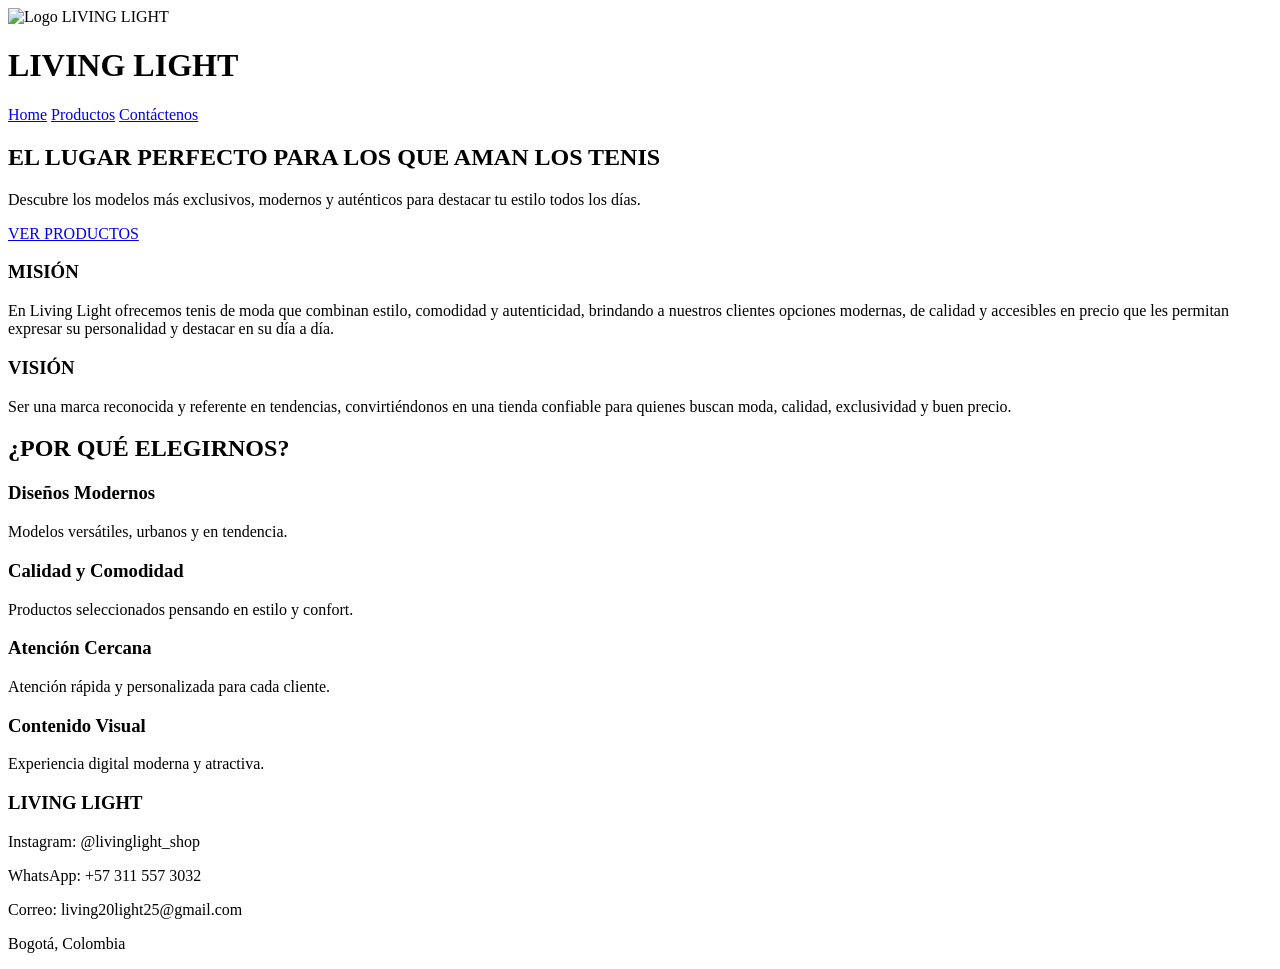
==== index.html @ a503811d "Add files via upload" ====
<!DOCTYPE html>
<html lang="es">
<head>
    <meta charset="UTF-8">
    <meta name="viewport" content="width=device-width, initial-scale=1.0">

    <title>LIVING LIGHT</title>

   
    <link rel="stylesheet" href="css/styles.css">

 
    <link rel="preconnect" href="https://fonts.googleapis.com">
    <link href="https://fonts.googleapis.com/css2?family=Poppins:wght@300;400;500;600;700&display=swap" rel="stylesheet">
</head>

<body>


    <header class="header">

    <div class="logo">

        <img src="img/logo.png" alt="Logo LIVING LIGHT">

        <h1>LIVING LIGHT</h1>

    </div>

    <nav class="navbar">

        <a href="index.html">Home</a>

        <a href="productos.html">Productos</a>

        <a href="contacto.html">Contáctenos</a>

    </nav>

</header>

    <section class="hero">

        <div class="hero-content">

            <h2>EL LUGAR PERFECTO PARA LOS QUE AMAN LOS TENIS</h2>

            <p>
                Descubre los modelos más exclusivos, modernos y auténticos
                para destacar tu estilo todos los días.
            </p>

            <a href="productos.html" class="btn">
                VER PRODUCTOS
            </a>

        </div>

    </section>



    <section class="info-section">

        <div class="info-card">

            <h3>MISIÓN</h3>

            <p>
                En Living Light ofrecemos tenis de moda que combinan estilo,
                comodidad y autenticidad, brindando a nuestros clientes opciones
                modernas, de calidad y accesibles en precio que les permitan
                expresar su personalidad y destacar en su día a día.
            </p>

        </div>

    </section>

    <section class="info-section">

        <div class="info-card">

            <h3>VISIÓN</h3>

            <p>
                Ser una marca reconocida y referente en tendencias,
                convirtiéndonos en una tienda confiable para quienes buscan
                moda, calidad, exclusividad y buen precio.
            </p>

        </div>

    </section>


    <section class="features">

        <h2>¿POR QUÉ ELEGIRNOS?</h2>

        <div class="features-container">

            <div class="feature-box">
                <h3>Diseños Modernos</h3>
                <p>
                    Modelos versátiles, urbanos y en tendencia.
                </p>
            </div>

            <div class="feature-box">
                <h3>Calidad y Comodidad</h3>
                <p>
                    Productos seleccionados pensando en estilo y confort.
                </p>
            </div>

            <div class="feature-box">
                <h3>Atención Cercana</h3>
                <p>
                    Atención rápida y personalizada para cada cliente.
                </p>
            </div>

            <div class="feature-box">
                <h3>Contenido Visual</h3>
                <p>
                    Experiencia digital moderna y atractiva.
                </p>
            </div>

        </div>

    </section>

    <footer class="footer">

        <h3>LIVING LIGHT</h3>

        <p>Instagram: @livinglight_shop</p>
        <p>WhatsApp: +57 311 557 3032</p>
        <p>Correo: living20light25@gmail.com</p>
        <p>Bogotá, Colombia</p>

    </footer>

</body>
</html>
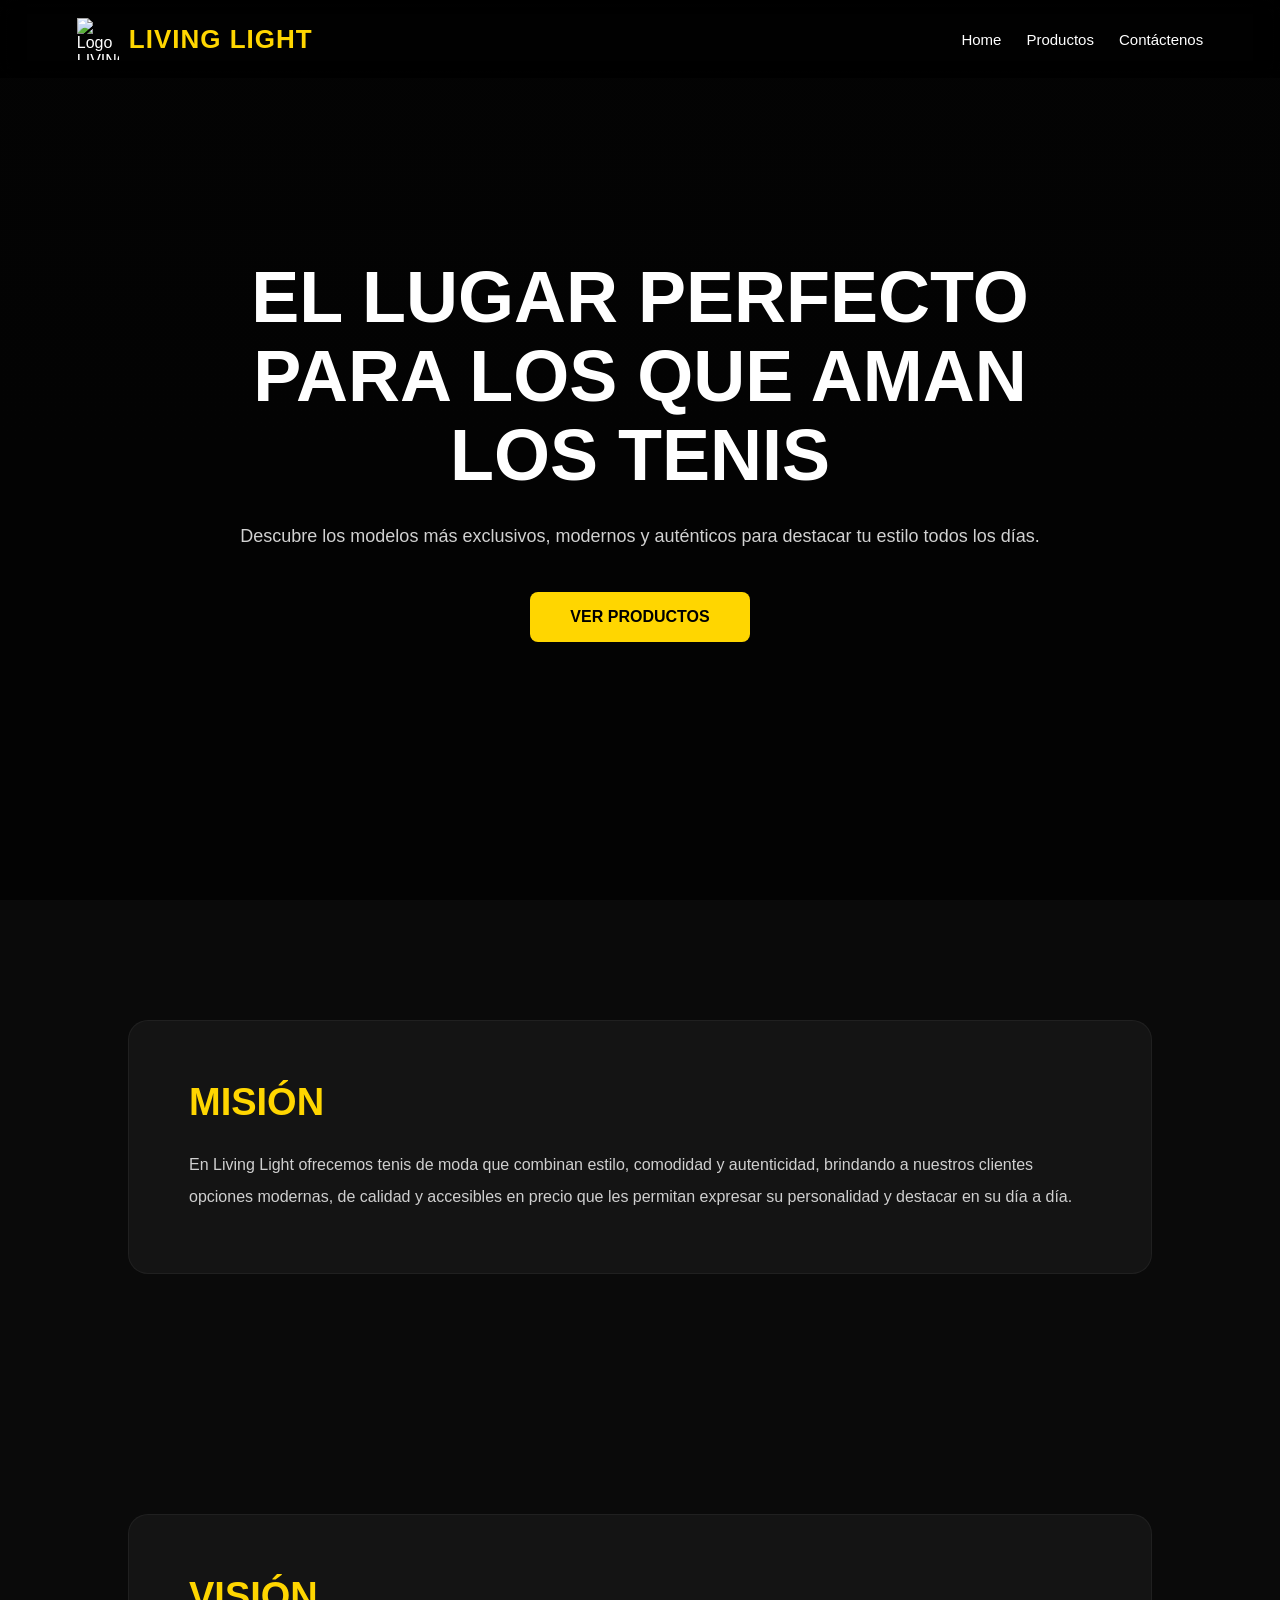
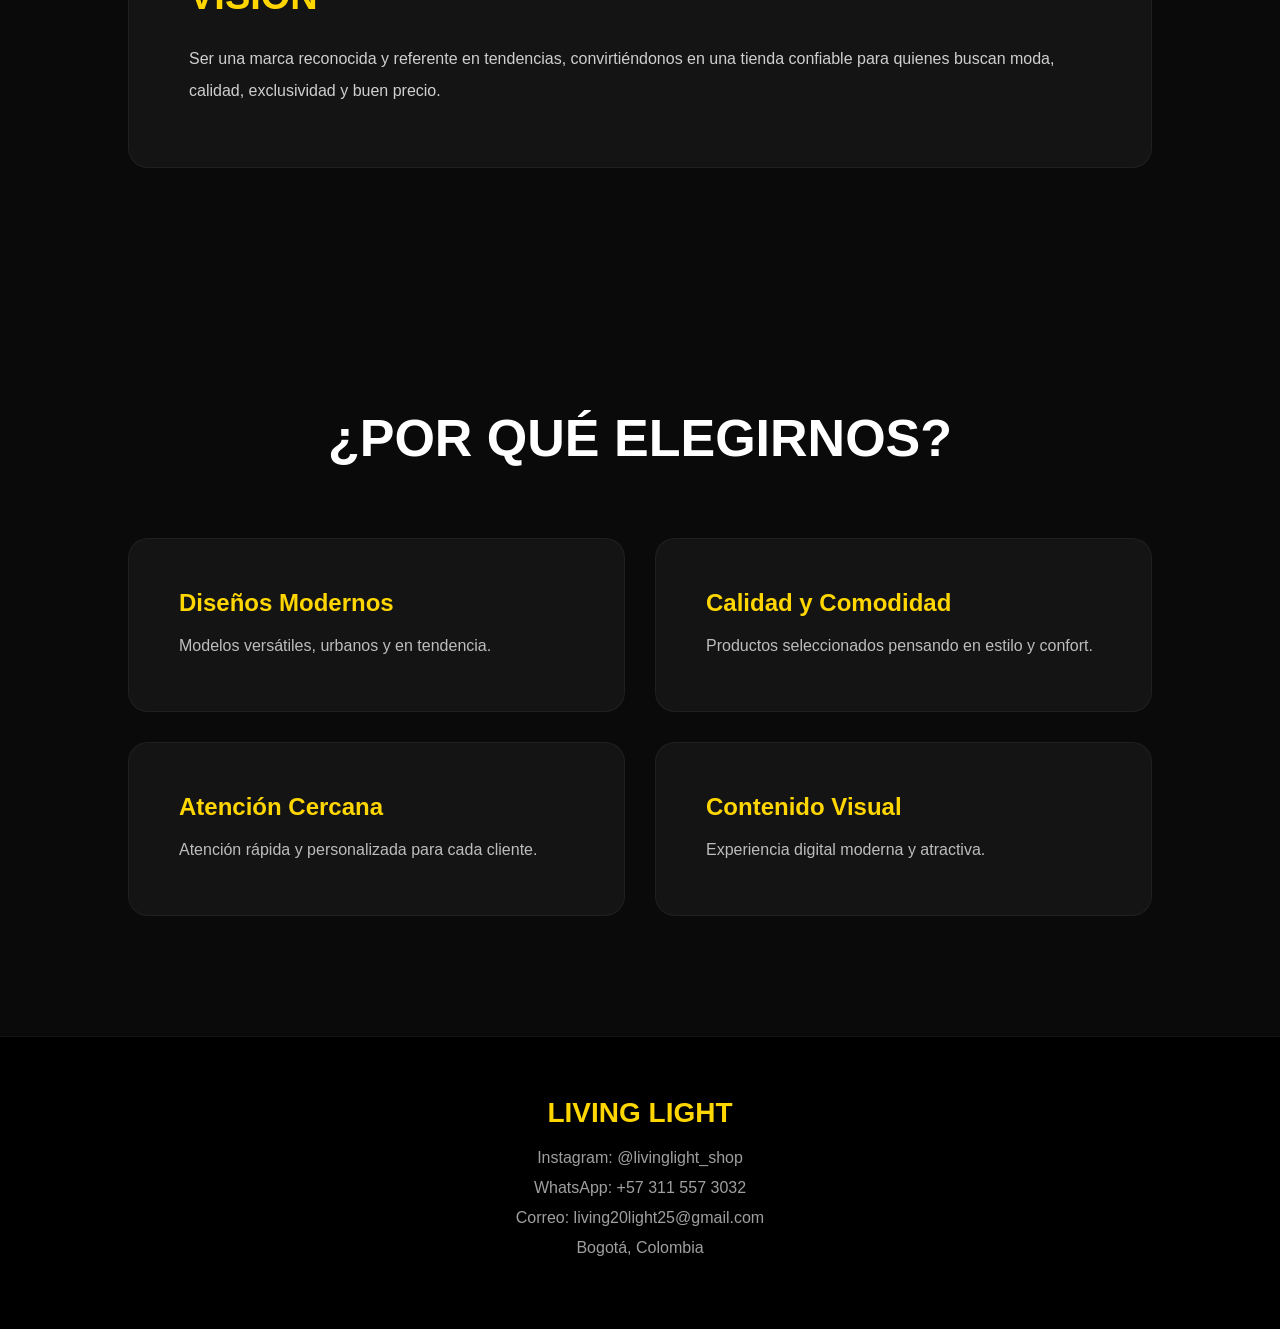
==== commit a217c975: "Update index.html" ====
--- a/index.html
+++ b/index.html
@@ -7,7 +7,7 @@
     <title>LIVING LIGHT</title>
 
    
-    <link rel="stylesheet" href="css/styles.css">
+    <link rel="stylesheet" href="styles.css">
 
  
     <link rel="preconnect" href="https://fonts.googleapis.com">
--- a/styles.css
+++ b/styles.css
@@ -0,0 +1,623 @@
+/* ========================= */
+/* RESET */
+/* ========================= */
+
+*{
+    margin: 0;
+    padding: 0;
+    box-sizing: border-box;
+}
+
+
+/* ========================= */
+/* BODY */
+/* ========================= */
+
+body{
+    font-family: 'Poppins', sans-serif;
+    background-color: #0a0a0a;
+    color: white;
+}
+
+
+/* ========================= */
+/* HEADER */
+/* ========================= */
+
+.header{
+    width: 100%;
+    padding: 18px 6%;
+
+    display: flex;
+    justify-content: space-between;
+    align-items: center;
+
+    position: fixed;
+    top: 0;
+    left: 0;
+
+    background-color: rgba(0,0,0,0.7);
+    backdrop-filter: blur(10px);
+
+    z-index: 1000;
+}
+
+
+/* ========================= */
+/* LOGO */
+/* ========================= */
+
+.logo{
+    display: flex;
+    align-items: center;
+    gap: 10px;
+
+    flex-shrink: 0;
+}
+
+.logo img{
+    width: 42px;
+    height: 42px;
+
+    object-fit: contain;
+
+    transition: 0.3s;
+}
+
+.logo img:hover{
+    transform: rotate(10deg) scale(1.1);
+}
+
+.logo h1{
+    font-size: 26px;
+    color: #FFD600;
+    letter-spacing: 1px;
+
+    white-space: nowrap;
+}
+
+
+/* ========================= */
+/* NAVBAR */
+/* ========================= */
+
+.navbar{
+    display: flex;
+    align-items: center;
+    gap: 25px;
+
+    flex-wrap: nowrap;
+}
+
+.navbar a{
+    color: white;
+    text-decoration: none;
+
+    font-size: 15px;
+    font-weight: 500;
+
+    transition: 0.3s;
+
+    position: relative;
+
+    white-space: nowrap;
+}
+
+.navbar a::after{
+    content: "";
+
+    width: 0%;
+    height: 2px;
+
+    background-color: #FFD600;
+
+    position: absolute;
+    left: 0;
+    bottom: -5px;
+
+    transition: 0.3s;
+}
+
+.navbar a:hover::after{
+    width: 100%;
+}
+
+.navbar a:hover{
+    color: #FFD600;
+}
+
+
+/* ========================= */
+/* HERO */
+/* ========================= */
+
+.hero{
+    width: 100%;
+    height: 100vh;
+
+    background-image:
+    linear-gradient(
+        rgba(0,0,0,0.65),
+        rgba(0,0,0,0.75)
+    ),
+    url('../img/banner.jpeg');
+
+    background-size: cover;
+    background-position: center;
+
+    display: flex;
+    justify-content: center;
+    align-items: center;
+
+    text-align: center;
+    padding: 0 10%;
+}
+
+.hero-content{
+    max-width: 900px;
+}
+
+.hero-content h2{
+    font-size: 72px;
+    line-height: 1.1;
+    margin-bottom: 25px;
+    font-weight: 700;
+}
+
+.hero-content p{
+    font-size: 18px;
+    color: #d1d1d1;
+    line-height: 1.8;
+    margin-bottom: 40px;
+}
+
+
+/* ========================= */
+/* BOTÓN */
+/* ========================= */
+
+.btn{
+    display: inline-block;
+
+    padding: 16px 40px;
+
+    background-color: #FFD600;
+    color: black;
+
+    text-decoration: none;
+    font-weight: 600;
+
+    border-radius: 8px;
+
+    transition: 0.3s;
+}
+
+.btn:hover{
+    transform: translateY(-5px);
+    background-color: white;
+}
+
+
+/* ========================= */
+/* INFO */
+/* ========================= */
+
+.info-section{
+    padding: 120px 10%;
+}
+
+.info-card{
+    background-color: #141414;
+
+    padding: 60px;
+
+    border-radius: 20px;
+
+    border: 1px solid rgba(255,255,255,0.05);
+}
+
+.info-card h3{
+    color: #FFD600;
+    font-size: 38px;
+    margin-bottom: 25px;
+}
+
+.info-card p{
+    color: #cfcfcf;
+    line-height: 2;
+    font-size: 16px;
+}
+
+
+/* ========================= */
+/* FEATURES */
+/* ========================= */
+
+.features{
+    padding: 120px 10%;
+}
+
+.features h2{
+    text-align: center;
+    font-size: 52px;
+    margin-bottom: 70px;
+    color: white;
+}
+
+.features-container{
+    display: grid;
+    grid-template-columns: repeat(2,1fr);
+    gap: 30px;
+}
+
+.feature-box{
+    background-color: #141414;
+
+    padding: 50px;
+
+    border-radius: 20px;
+
+    transition: 0.4s;
+
+    border: 1px solid rgba(255,255,255,0.05);
+}
+
+.feature-box:hover{
+    transform: translateY(-10px);
+
+    border: 1px solid #FFD600;
+}
+
+.feature-box h3{
+    color: #FFD600;
+    margin-bottom: 15px;
+    font-size: 24px;
+}
+
+.feature-box p{
+    color: #bdbdbd;
+    line-height: 1.8;
+}
+
+
+/* ========================= */
+/* FOOTER */
+/* ========================= */
+
+.footer{
+    background-color: black;
+
+    padding: 60px 10%;
+
+    text-align: center;
+
+    border-top: 1px solid rgba(255,255,255,0.08);
+}
+
+.footer h3{
+    color: #FFD600;
+    margin-bottom: 20px;
+    font-size: 28px;
+}
+
+.footer p{
+    color: #9f9f9f;
+    margin: 12px 0;
+}
+
+
+/* ========================= */
+/* HERO PRODUCTOS */
+/* ========================= */
+
+.products-hero{
+    width: 100%;
+    padding: 180px 10% 100px;
+
+    text-align: center;
+}
+
+.products-hero h2{
+    font-size: 60px;
+    margin-bottom: 20px;
+}
+
+.products-hero p{
+    color: #bdbdbd;
+    font-size: 18px;
+}
+
+
+/* ========================= */
+/* PRODUCTS */
+/* ========================= */
+
+.products-section{
+    padding: 0 10% 120px;
+}
+
+.products-container{
+    display: grid;
+    grid-template-columns: repeat(3,1fr);
+    gap: 35px;
+}
+
+
+/* ========================= */
+/* PRODUCT CARD */
+/* ========================= */
+
+.product-card{
+    background-color: #141414;
+
+    border-radius: 20px;
+
+    overflow: hidden;
+
+    transition: 0.4s;
+
+    border: 1px solid rgba(255,255,255,0.05);
+}
+
+.product-card:hover{
+    transform: translateY(-10px);
+
+    border: 1px solid #FFD600;
+}
+
+
+/* ========================= */
+/* PRODUCT IMAGE */
+/* ========================= */
+
+.product-card img{
+    width: 100%;
+    height: 380px;
+
+    object-fit: cover;
+
+    transition: 0.4s;
+}
+
+.product-card:hover img{
+    transform: scale(1.05);
+}
+
+
+/* ========================= */
+/* PRODUCT INFO */
+/* ========================= */
+
+.product-info{
+    padding: 30px;
+}
+
+.product-info h3{
+    font-size: 24px;
+    margin-bottom: 15px;
+}
+
+.price{
+    color: #FFD600;
+
+    font-size: 24px;
+    font-weight: 600;
+
+    margin-bottom: 15px;
+}
+
+.product-info p{
+    color: #bdbdbd;
+    line-height: 1.8;
+}
+
+.sizes{
+    margin-top: 15px;
+    color: white;
+    font-weight: 500;
+}
+
+
+/* ========================= */
+/* HERO CONTACTO */
+/* ========================= */
+
+.contact-hero{
+    width: 100%;
+    padding: 180px 10% 100px;
+
+    text-align: center;
+}
+
+.contact-hero h2{
+    font-size: 60px;
+    margin-bottom: 20px;
+}
+
+.contact-hero p{
+    color: #bdbdbd;
+    font-size: 18px;
+}
+
+
+/* ========================= */
+/* CONTACT SECTION */
+/* ========================= */
+
+.contact-section{
+    padding: 0 10% 120px;
+}
+
+.contact-container{
+    display: grid;
+    grid-template-columns: repeat(2,1fr);
+    gap: 50px;
+}
+
+
+/* ========================= */
+/* CONTACT INFO */
+/* ========================= */
+
+.contact-info{
+    background-color: #141414;
+
+    padding: 50px;
+
+    border-radius: 20px;
+
+    border: 1px solid rgba(255,255,255,0.05);
+}
+
+.contact-info h3{
+    font-size: 36px;
+    margin-bottom: 20px;
+
+    color: #FFD600;
+}
+
+.contact-info p{
+    color: #bdbdbd;
+    line-height: 1.8;
+}
+
+
+/* ========================= */
+/* CONTACT BOX */
+/* ========================= */
+
+.contact-box{
+    margin-top: 35px;
+}
+
+.contact-box h4{
+    color: white;
+    margin-bottom: 10px;
+    font-size: 20px;
+}
+
+.contact-box a{
+    color: #FFD600;
+    text-decoration: none;
+    transition: 0.3s;
+}
+
+.contact-box a:hover{
+    color: white;
+}
+
+
+/* ========================= */
+/* FORMULARIO */
+/* ========================= */
+
+.contact-form{
+    background-color: #141414;
+
+    padding: 50px;
+
+    border-radius: 20px;
+
+    border: 1px solid rgba(255,255,255,0.05);
+}
+
+.contact-form form{
+    display: flex;
+    flex-direction: column;
+}
+
+.contact-form input,
+.contact-form textarea{
+    margin-bottom: 20px;
+
+    padding: 18px;
+
+    border: none;
+    outline: none;
+
+    background-color: #0f0f0f;
+
+    color: white;
+
+    border-radius: 10px;
+
+    font-family: 'Poppins', sans-serif;
+}
+
+.contact-form textarea{
+    resize: none;
+}
+
+
+/* ========================= */
+/* BUTTON */
+/* ========================= */
+
+.contact-form button{
+    padding: 18px;
+
+    background-color: #FFD600;
+
+    color: black;
+
+    border: none;
+
+    border-radius: 10px;
+
+    font-weight: 600;
+
+    cursor: pointer;
+
+    transition: 0.3s;
+}
+
+.contact-form button:hover{
+    background-color: white;
+
+    transform: translateY(-5px);
+}
+
+
+/* ========================= */
+/* RESPONSIVE */
+/* ========================= */
+
+@media(max-width: 900px){
+
+    .hero-content h2{
+        font-size: 45px;
+    }
+
+    .products-hero h2{
+        font-size: 42px;
+    }
+
+    .contact-hero h2{
+        font-size: 42px;
+    }
+
+    .features-container{
+        grid-template-columns: 1fr;
+    }
+
+    .products-container{
+        grid-template-columns: 1fr;
+    }
+
+    .contact-container{
+        grid-template-columns: 1fr;
+    }
+
+    .header{
+        padding: 18px 5%;
+    }
+
+    .navbar{
+        gap: 15px;
+    }
+
+    .logo h1{
+        font-size: 20px;
+    }
+
+}
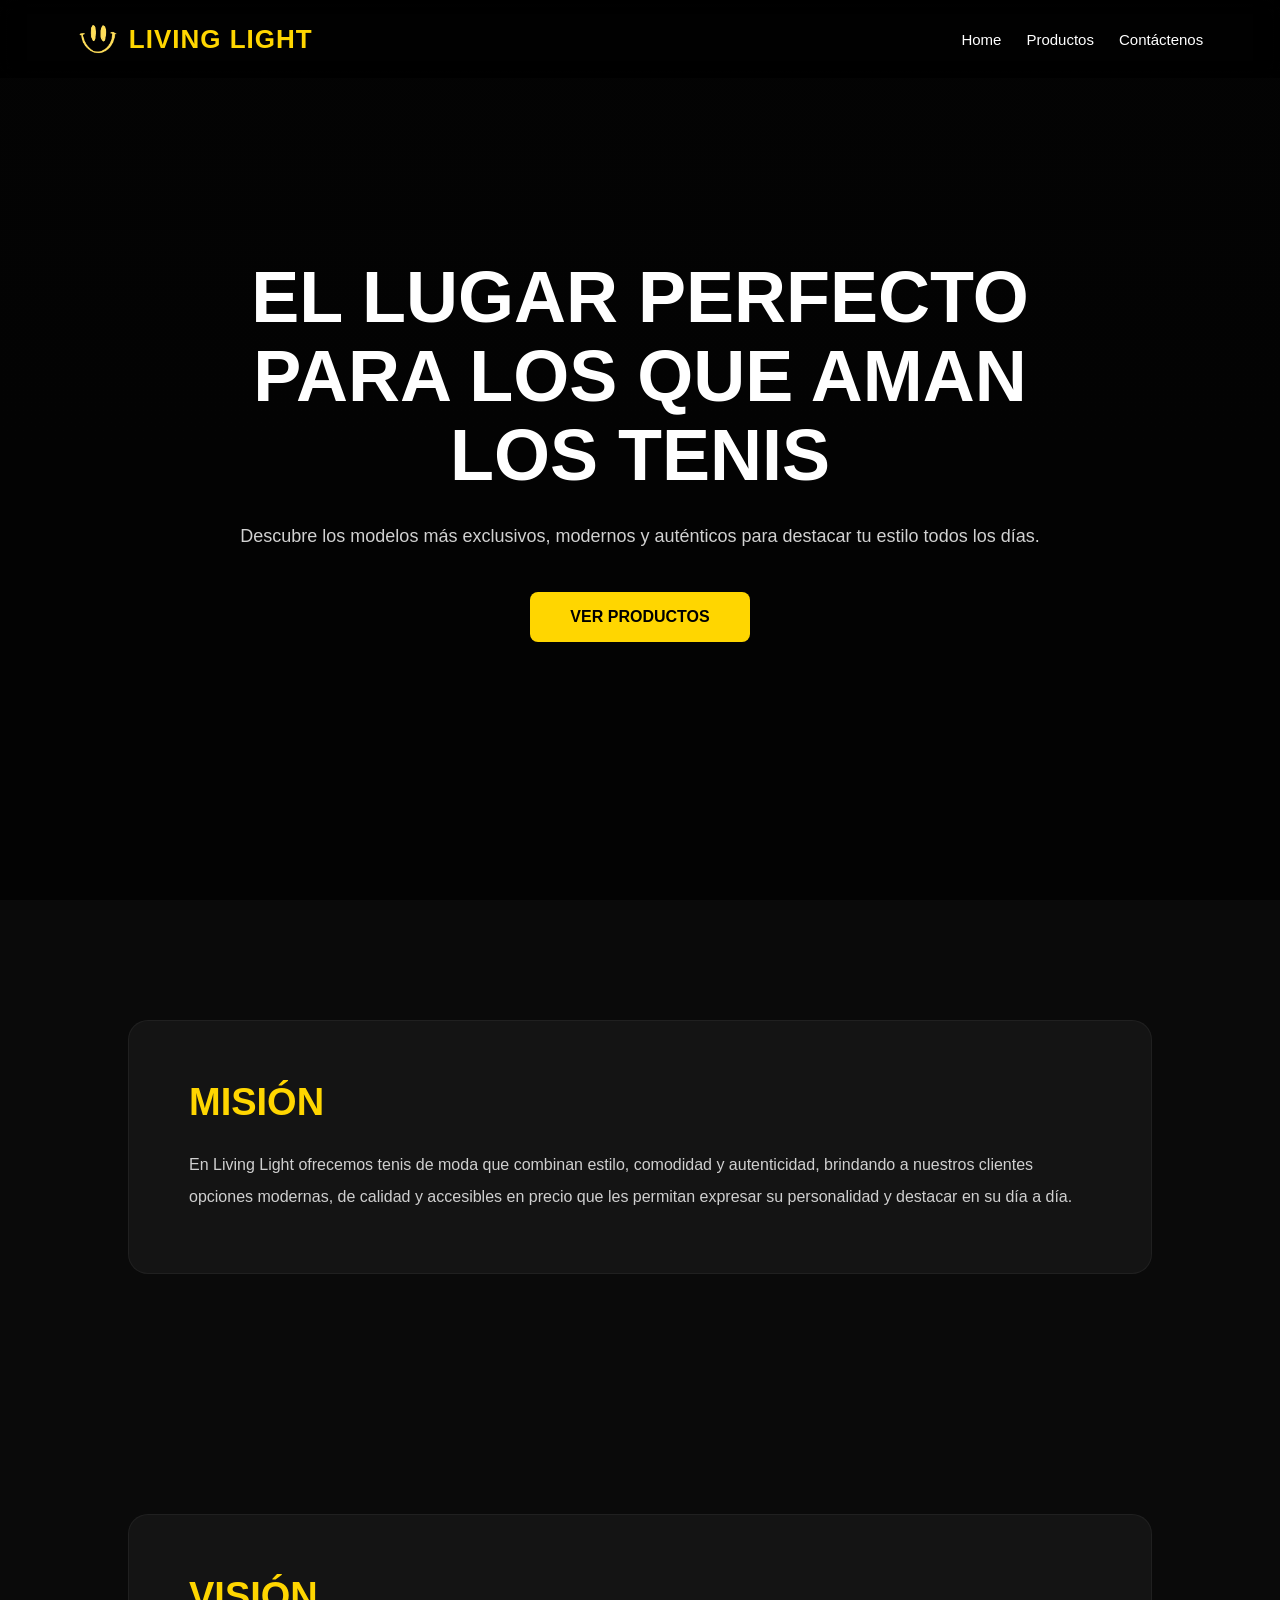
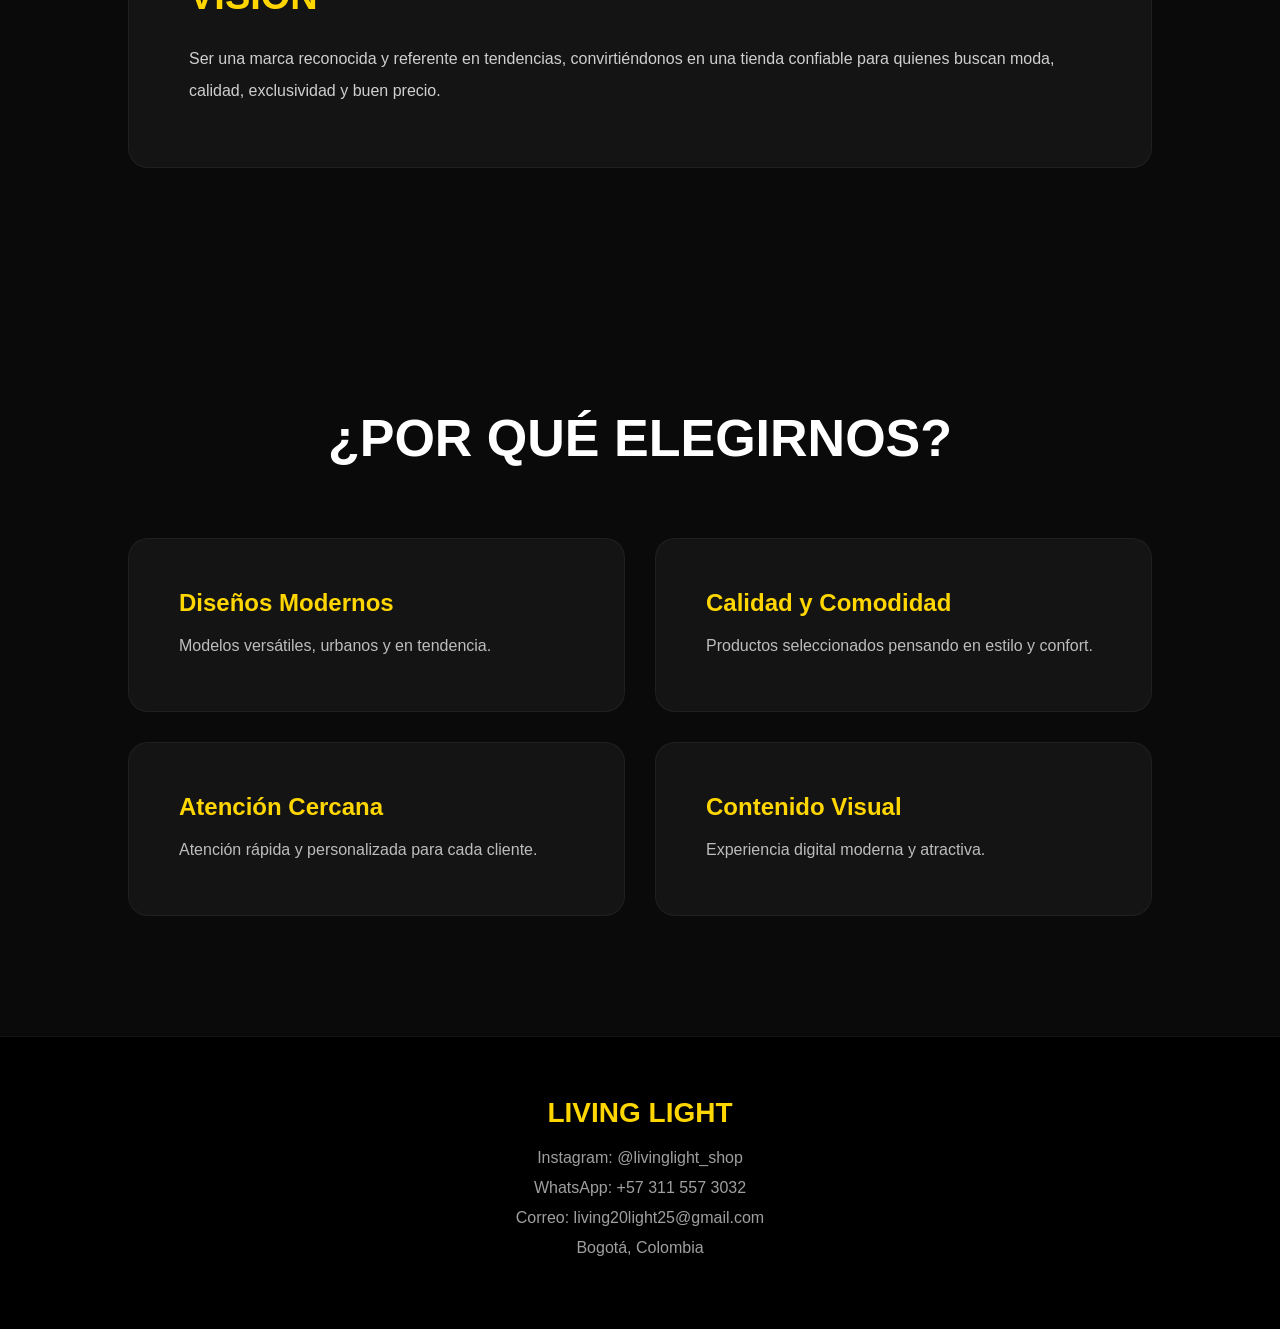
==== commit aec7befc: "Update index.html" ====
--- a/index.html
+++ b/index.html
@@ -21,7 +21,7 @@
 
     <div class="logo">
 
-        <img src="img/logo.png" alt="Logo LIVING LIGHT">
+        <img src="logo.png" alt="Logo LIVING LIGHT">
 
         <h1>LIVING LIGHT</h1>
 
